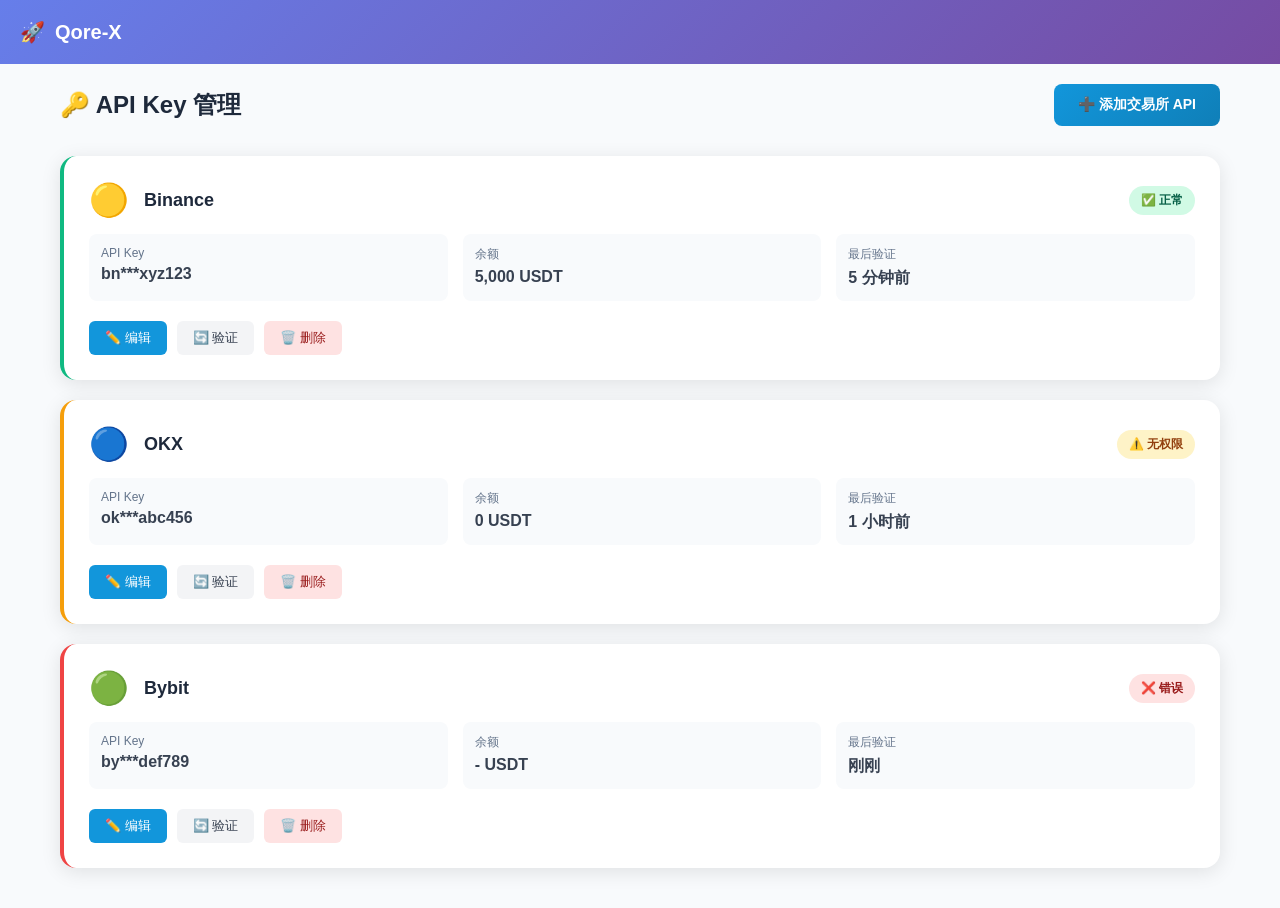
==== api-keys.html @ b4699bd2 "Qore-X 11 个页面原型 - 初始版本" ====
<!DOCTYPE html>
<html lang="zh-CN">
<head>
    <meta charset="UTF-8">
    <meta name="viewport" content="width=device-width, initial-scale=1.0">
    <title>Qore-X - API 管理</title>
    <style>
        * { margin: 0; padding: 0; box-sizing: border-box; }
        body { font-family: -apple-system, BlinkMacSystemFont, 'Segoe UI', 'Inter', 'Microsoft YaHei', sans-serif; background: #f8fafc; min-height: 100vh; }
        .header { background: linear-gradient(135deg, #667eea 0%, #764ba2 100%); padding: 20px; display: flex; justify-content: space-between; align-items: center; }
        .logo { display: flex; align-items: center; gap: 10px; color: white; font-size: 20px; font-weight: bold; }
        .container { max-width: 1200px; margin: 0 auto; padding: 20px; }
        .page-header { display: flex; justify-content: space-between; align-items: center; margin-bottom: 30px; }
        .page-title { font-size: 24px; font-weight: bold; color: #1e293b; }
        .add-btn { padding: 12px 24px; background: linear-gradient(135deg, #1296db 0%, #0f7fb8 100%); color: white; border: none; border-radius: 8px; font-size: 14px; font-weight: 600; cursor: pointer; transition: all 0.3s; }
        .add-btn:hover { transform: translateY(-2px); box-shadow: 0 10px 20px rgba(18, 150, 219, 0.3); }
        .api-card { background: white; border-radius: 16px; padding: 25px; margin-bottom: 20px; box-shadow: 0 4px 20px rgba(0,0,0,0.1); border-left: 4px solid #10b981; }
        .api-card.warning { border-left-color: #f59e0b; }
        .api-card.error { border-left-color: #ef4444; }
        .api-header { display: flex; justify-content: space-between; align-items: center; margin-bottom: 15px; }
        .api-info { display: flex; align-items: center; gap: 15px; }
        .api-icon { font-size: 32px; }
        .api-name { font-size: 18px; font-weight: bold; color: #1e293b; }
        .api-status { padding: 6px 12px; border-radius: 20px; font-size: 12px; font-weight: 600; }
        .api-status.active { background: #d1fae5; color: #065f46; }
        .api-status.warning { background: #fef3c7; color: #92400e; }
        .api-status.error { background: #fee2e2; color: #991b1b; }
        .api-details { display: grid; grid-template-columns: repeat(3, 1fr); gap: 15px; margin-bottom: 20px; }
        .detail-item { padding: 12px; background: #f8fafc; border-radius: 8px; }
        .detail-label { font-size: 12px; color: #64748b; margin-bottom: 5px; }
        .detail-value { font-size: 16px; font-weight: 600; color: #374151; }
        .api-actions { display: flex; gap: 10px; }
        .action-btn { padding: 8px 16px; border: none; border-radius: 6px; font-size: 13px; cursor: pointer; transition: all 0.3s; }
        .action-btn.primary { background: #1296db; color: white; }
        .action-btn.secondary { background: #f3f4f6; color: #374151; }
        .action-btn.danger { background: #fee2e2; color: #991b1b; }
    </style>
</head>
<body>
    <div class="header">
        <div class="logo"><span>🚀</span><span>Qore-X</span></div>
    </div>
    <div class="container">
        <div class="page-header">
            <div class="page-title">🔑 API Key 管理</div>
            <button class="add-btn" onclick="addApiKey()">➕ 添加交易所 API</button>
        </div>
        <div class="api-card">
            <div class="api-header">
                <div class="api-info">
                    <div class="api-icon">🟡</div>
                    <div class="api-name">Binance</div>
                </div>
                <div class="api-status active">✅ 正常</div>
            </div>
            <div class="api-details">
                <div class="detail-item"><div class="detail-label">API Key</div><div class="detail-value">bn***xyz123</div></div>
                <div class="detail-item"><div class="detail-label">余额</div><div class="detail-value">5,000 USDT</div></div>
                <div class="detail-item"><div class="detail-label">最后验证</div><div class="detail-value">5 分钟前</div></div>
            </div>
            <div class="api-actions">
                <button class="action-btn primary">✏️ 编辑</button>
                <button class="action-btn secondary">🔄 验证</button>
                <button class="action-btn danger">🗑️ 删除</button>
            </div>
        </div>
        <div class="api-card warning">
            <div class="api-header">
                <div class="api-info">
                    <div class="api-icon">🔵</div>
                    <div class="api-name">OKX</div>
                </div>
                <div class="api-status warning">⚠️ 无权限</div>
            </div>
            <div class="api-details">
                <div class="detail-item"><div class="detail-label">API Key</div><div class="detail-value">ok***abc456</div></div>
                <div class="detail-item"><div class="detail-label">余额</div><div class="detail-value">0 USDT</div></div>
                <div class="detail-item"><div class="detail-label">最后验证</div><div class="detail-value">1 小时前</div></div>
            </div>
            <div class="api-actions">
                <button class="action-btn primary">✏️ 编辑</button>
                <button class="action-btn secondary">🔄 验证</button>
                <button class="action-btn danger">🗑️ 删除</button>
            </div>
        </div>
        <div class="api-card error">
            <div class="api-header">
                <div class="api-info">
                    <div class="api-icon">🟢</div>
                    <div class="api-name">Bybit</div>
                </div>
                <div class="api-status error">❌ 错误</div>
            </div>
            <div class="api-details">
                <div class="detail-item"><div class="detail-label">API Key</div><div class="detail-value">by***def789</div></div>
                <div class="detail-item"><div class="detail-label">余额</div><div class="detail-value">- USDT</div></div>
                <div class="detail-item"><div class="detail-label">最后验证</div><div class="detail-value">刚刚</div></div>
            </div>
            <div class="api-actions">
                <button class="action-btn primary">✏️ 编辑</button>
                <button class="action-btn secondary">🔄 验证</button>
                <button class="action-btn danger">🗑️ 删除</button>
            </div>
        </div>
    </div>
    <script>
        function addApiKey() { alert('打开添加 API 对话框\n\n选择交易所 → 输入 API Key/Secret → 验证 → 保存'); }
    </script>
</body>
</html>
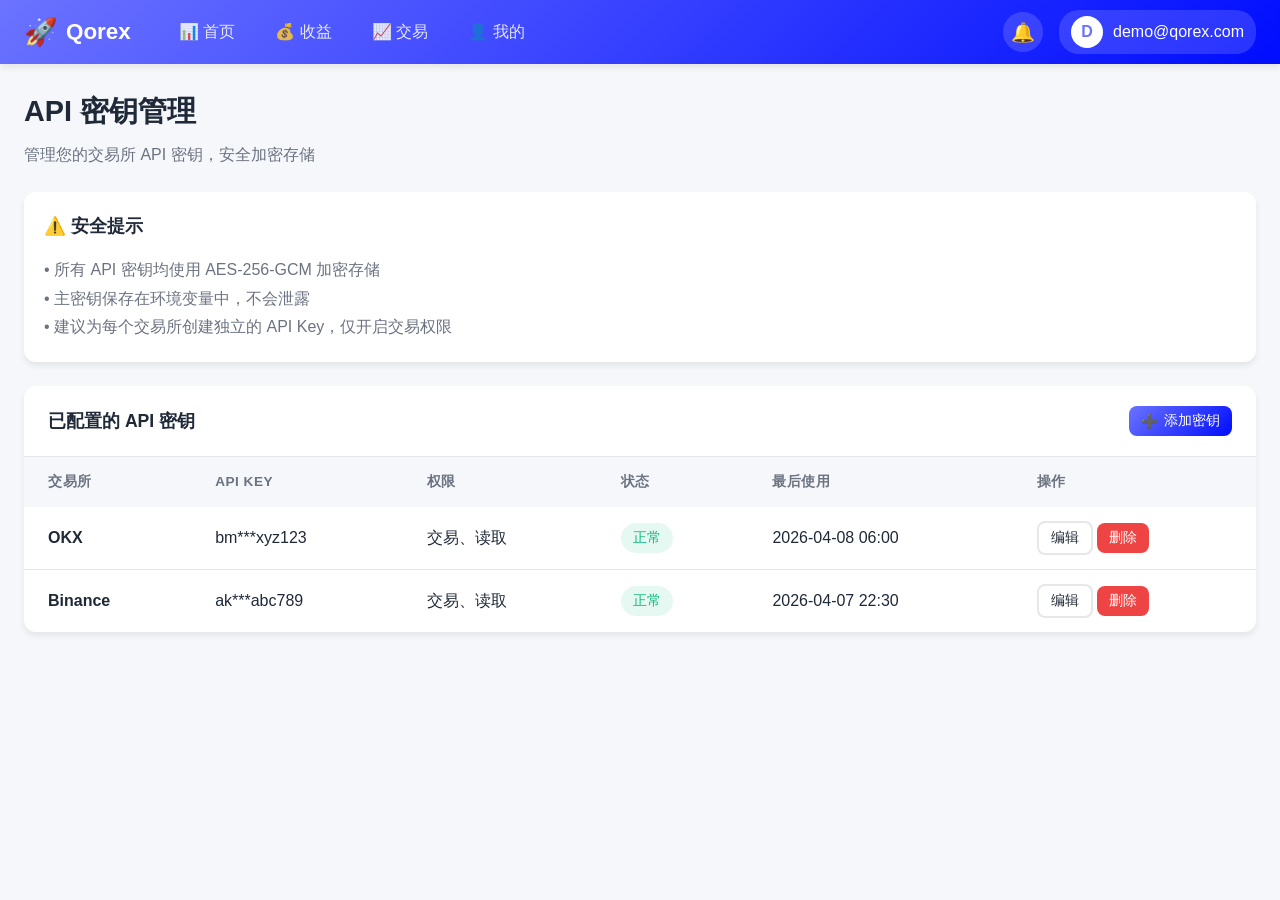
==== commit 5beb6588: "重构所有页面 - 采用专业量化交易平台 UI 架构" ====
--- a/api-keys.html
+++ b/api-keys.html
@@ -3,108 +3,95 @@
 <head>
     <meta charset="UTF-8">
     <meta name="viewport" content="width=device-width, initial-scale=1.0">
-    <title>Qore-X - API 管理</title>
-    <style>
-        * { margin: 0; padding: 0; box-sizing: border-box; }
-        body { font-family: -apple-system, BlinkMacSystemFont, 'Segoe UI', 'Inter', 'Microsoft YaHei', sans-serif; background: #f8fafc; min-height: 100vh; }
-        .header { background: linear-gradient(135deg, #667eea 0%, #764ba2 100%); padding: 20px; display: flex; justify-content: space-between; align-items: center; }
-        .logo { display: flex; align-items: center; gap: 10px; color: white; font-size: 20px; font-weight: bold; }
-        .container { max-width: 1200px; margin: 0 auto; padding: 20px; }
-        .page-header { display: flex; justify-content: space-between; align-items: center; margin-bottom: 30px; }
-        .page-title { font-size: 24px; font-weight: bold; color: #1e293b; }
-        .add-btn { padding: 12px 24px; background: linear-gradient(135deg, #1296db 0%, #0f7fb8 100%); color: white; border: none; border-radius: 8px; font-size: 14px; font-weight: 600; cursor: pointer; transition: all 0.3s; }
-        .add-btn:hover { transform: translateY(-2px); box-shadow: 0 10px 20px rgba(18, 150, 219, 0.3); }
-        .api-card { background: white; border-radius: 16px; padding: 25px; margin-bottom: 20px; box-shadow: 0 4px 20px rgba(0,0,0,0.1); border-left: 4px solid #10b981; }
-        .api-card.warning { border-left-color: #f59e0b; }
-        .api-card.error { border-left-color: #ef4444; }
-        .api-header { display: flex; justify-content: space-between; align-items: center; margin-bottom: 15px; }
-        .api-info { display: flex; align-items: center; gap: 15px; }
-        .api-icon { font-size: 32px; }
-        .api-name { font-size: 18px; font-weight: bold; color: #1e293b; }
-        .api-status { padding: 6px 12px; border-radius: 20px; font-size: 12px; font-weight: 600; }
-        .api-status.active { background: #d1fae5; color: #065f46; }
-        .api-status.warning { background: #fef3c7; color: #92400e; }
-        .api-status.error { background: #fee2e2; color: #991b1b; }
-        .api-details { display: grid; grid-template-columns: repeat(3, 1fr); gap: 15px; margin-bottom: 20px; }
-        .detail-item { padding: 12px; background: #f8fafc; border-radius: 8px; }
-        .detail-label { font-size: 12px; color: #64748b; margin-bottom: 5px; }
-        .detail-value { font-size: 16px; font-weight: 600; color: #374151; }
-        .api-actions { display: flex; gap: 10px; }
-        .action-btn { padding: 8px 16px; border: none; border-radius: 6px; font-size: 13px; cursor: pointer; transition: all 0.3s; }
-        .action-btn.primary { background: #1296db; color: white; }
-        .action-btn.secondary { background: #f3f4f6; color: #374151; }
-        .action-btn.danger { background: #fee2e2; color: #991b1b; }
-    </style>
+    <title>API 密钥 - Qorex</title>
+    <link rel="stylesheet" href="styles.css">
 </head>
 <body>
-    <div class="header">
-        <div class="logo"><span>🚀</span><span>Qore-X</span></div>
+    <div class="app-container">
+        <header class="app-header">
+            <div class="header-left">
+                <a href="dashboard.html" class="app-logo">
+                    <span class="logo-icon-sm">🚀</span>
+                    <span>Qorex</span>
+                </a>
+                <nav class="main-nav">
+                    <a href="dashboard.html" class="nav-item">📊 首页</a>
+                    <a href="bills.html" class="nav-item">💰 收益</a>
+                    <a href="trades.html" class="nav-item">📈 交易</a>
+                    <a href="profile.html" class="nav-item">👤 我的</a>
+                </nav>
+            </div>
+            <div class="header-right">
+                <button class="icon-btn">🔔</button>
+                <div class="user-menu">
+                    <div class="user-avatar">D</div>
+                    <span>demo@qorex.com</span>
+                </div>
+            </div>
+        </header>
+
+        <main class="app-main">
+            <div class="page-header">
+                <h1 class="page-title">API 密钥管理</h1>
+                <p class="page-subtitle">管理您的交易所 API 密钥，安全加密存储</p>
+            </div>
+
+            <div class="card" style="margin-bottom: 24px;">
+                <div class="card-header">
+                    <h3 class="card-title">⚠️ 安全提示</h3>
+                </div>
+                <div style="color: var(--text-gray); line-height: 1.8;">
+                    <p>• 所有 API 密钥均使用 AES-256-GCM 加密存储</p>
+                    <p>• 主密钥保存在环境变量中，不会泄露</p>
+                    <p>• 建议为每个交易所创建独立的 API Key，仅开启交易权限</p>
+                </div>
+            </div>
+
+            <div class="table-container">
+                <div class="table-header">
+                    <h3 class="table-title">已配置的 API 密钥</h3>
+                    <button class="btn btn-primary btn-sm">
+                        <span>➕</span> 添加密钥
+                    </button>
+                </div>
+                <table class="data-table">
+                    <thead>
+                        <tr>
+                            <th>交易所</th>
+                            <th>API Key</th>
+                            <th>权限</th>
+                            <th>状态</th>
+                            <th>最后使用</th>
+                            <th>操作</th>
+                        </tr>
+                    </thead>
+                    <tbody>
+                        <tr>
+                            <td><strong>OKX</strong></td>
+                            <td>bm***xyz123</td>
+                            <td>交易、读取</td>
+                            <td><span class="status-badge active">正常</span></td>
+                            <td>2026-04-08 06:00</td>
+                            <td>
+                                <button class="btn btn-sm btn-outline">编辑</button>
+                                <button class="btn btn-sm btn-danger">删除</button>
+                            </td>
+                        </tr>
+                        <tr>
+                            <td><strong>Binance</strong></td>
+                            <td>ak***abc789</td>
+                            <td>交易、读取</td>
+                            <td><span class="status-badge active">正常</span></td>
+                            <td>2026-04-07 22:30</td>
+                            <td>
+                                <button class="btn btn-sm btn-outline">编辑</button>
+                                <button class="btn btn-sm btn-danger">删除</button>
+                            </td>
+                        </tr>
+                    </tbody>
+                </table>
+            </div>
+        </main>
     </div>
-    <div class="container">
-        <div class="page-header">
-            <div class="page-title">🔑 API Key 管理</div>
-            <button class="add-btn" onclick="addApiKey()">➕ 添加交易所 API</button>
-        </div>
-        <div class="api-card">
-            <div class="api-header">
-                <div class="api-info">
-                    <div class="api-icon">🟡</div>
-                    <div class="api-name">Binance</div>
-                </div>
-                <div class="api-status active">✅ 正常</div>
-            </div>
-            <div class="api-details">
-                <div class="detail-item"><div class="detail-label">API Key</div><div class="detail-value">bn***xyz123</div></div>
-                <div class="detail-item"><div class="detail-label">余额</div><div class="detail-value">5,000 USDT</div></div>
-                <div class="detail-item"><div class="detail-label">最后验证</div><div class="detail-value">5 分钟前</div></div>
-            </div>
-            <div class="api-actions">
-                <button class="action-btn primary">✏️ 编辑</button>
-                <button class="action-btn secondary">🔄 验证</button>
-                <button class="action-btn danger">🗑️ 删除</button>
-            </div>
-        </div>
-        <div class="api-card warning">
-            <div class="api-header">
-                <div class="api-info">
-                    <div class="api-icon">🔵</div>
-                    <div class="api-name">OKX</div>
-                </div>
-                <div class="api-status warning">⚠️ 无权限</div>
-            </div>
-            <div class="api-details">
-                <div class="detail-item"><div class="detail-label">API Key</div><div class="detail-value">ok***abc456</div></div>
-                <div class="detail-item"><div class="detail-label">余额</div><div class="detail-value">0 USDT</div></div>
-                <div class="detail-item"><div class="detail-label">最后验证</div><div class="detail-value">1 小时前</div></div>
-            </div>
-            <div class="api-actions">
-                <button class="action-btn primary">✏️ 编辑</button>
-                <button class="action-btn secondary">🔄 验证</button>
-                <button class="action-btn danger">🗑️ 删除</button>
-            </div>
-        </div>
-        <div class="api-card error">
-            <div class="api-header">
-                <div class="api-info">
-                    <div class="api-icon">🟢</div>
-                    <div class="api-name">Bybit</div>
-                </div>
-                <div class="api-status error">❌ 错误</div>
-            </div>
-            <div class="api-details">
-                <div class="detail-item"><div class="detail-label">API Key</div><div class="detail-value">by***def789</div></div>
-                <div class="detail-item"><div class="detail-label">余额</div><div class="detail-value">- USDT</div></div>
-                <div class="detail-item"><div class="detail-label">最后验证</div><div class="detail-value">刚刚</div></div>
-            </div>
-            <div class="api-actions">
-                <button class="action-btn primary">✏️ 编辑</button>
-                <button class="action-btn secondary">🔄 验证</button>
-                <button class="action-btn danger">🗑️ 删除</button>
-            </div>
-        </div>
-    </div>
-    <script>
-        function addApiKey() { alert('打开添加 API 对话框\n\n选择交易所 → 输入 API Key/Secret → 验证 → 保存'); }
-    </script>
 </body>
 </html>
--- a/styles.css
+++ b/styles.css
@@ -0,0 +1,575 @@
+/* ===== 全局样式 ===== */
+* {
+    margin: 0;
+    padding: 0;
+    box-sizing: border-box;
+}
+
+:root {
+    --primary: #6B73FF;
+    --primary-dark: #000DFF;
+    --success: #10B981;
+    --danger: #EF4444;
+    --warning: #F59E0B;
+    --bg-light: #F5F7FA;
+    --text-dark: #1F2937;
+    --text-gray: #6B7280;
+    --border: #E5E7EB;
+    --shadow: 0 4px 6px rgba(0, 0, 0, 0.07);
+    --shadow-lg: 0 10px 25px rgba(0, 0, 0, 0.1);
+}
+
+body {
+    font-family: -apple-system, BlinkMacSystemFont, 'Segoe UI', Roboto, 'Helvetica Neue', Arial, sans-serif;
+    background: var(--bg-light);
+    color: var(--text-dark);
+    line-height: 1.6;
+}
+
+/* ===== 登录页面 ===== */
+.login-page {
+    background: linear-gradient(135deg, var(--primary) 0%, var(--primary-dark) 100%);
+    min-height: 100vh;
+    display: flex;
+    align-items: center;
+    justify-content: center;
+    padding: 20px;
+}
+
+.login-container {
+    width: 100%;
+    max-width: 420px;
+}
+
+.login-logo {
+    text-align: center;
+    color: white;
+    margin-bottom: 32px;
+}
+
+.logo-icon {
+    font-size: 3em;
+    margin-bottom: 8px;
+}
+
+.login-logo h1 {
+    font-size: 2.2em;
+    margin-bottom: 4px;
+}
+
+.login-logo p {
+    opacity: 0.9;
+    font-size: 0.95em;
+}
+
+.login-card {
+    background: white;
+    border-radius: 16px;
+    padding: 32px 28px;
+    box-shadow: var(--shadow-lg);
+}
+
+.login-card h2 {
+    font-size: 1.6em;
+    margin-bottom: 24px;
+    text-align: center;
+}
+
+.input-group {
+    margin-bottom: 20px;
+}
+
+.input-group label {
+    display: block;
+    color: var(--text-gray);
+    font-size: 0.9em;
+    margin-bottom: 8px;
+    font-weight: 500;
+}
+
+.input-group input {
+    width: 100%;
+    padding: 14px 16px;
+    border: 2px solid var(--border);
+    border-radius: 10px;
+    font-size: 1em;
+    transition: all 0.2s;
+}
+
+.input-group input:focus {
+    outline: none;
+    border-color: var(--primary);
+    box-shadow: 0 0 0 3px rgba(107, 115, 255, 0.1);
+}
+
+.login-options {
+    display: flex;
+    justify-content: space-between;
+    align-items: center;
+    margin-bottom: 24px;
+    font-size: 0.9em;
+}
+
+.checkbox-label {
+    display: flex;
+    align-items: center;
+    gap: 6px;
+    color: var(--text-gray);
+    cursor: pointer;
+}
+
+.login-options a {
+    color: var(--primary);
+    text-decoration: none;
+}
+
+.btn-primary {
+    background: linear-gradient(135deg, var(--primary) 0%, var(--primary-dark) 100%);
+    color: white;
+    border: none;
+    padding: 14px 24px;
+    border-radius: 10px;
+    font-size: 1em;
+    font-weight: 600;
+    cursor: pointer;
+    transition: all 0.2s;
+}
+
+.btn-primary:hover {
+    transform: translateY(-2px);
+    box-shadow: 0 6px 20px rgba(107, 115, 255, 0.4);
+}
+
+.btn-block {
+    width: 100%;
+}
+
+.login-footer {
+    text-align: center;
+    margin-top: 24px;
+    padding-top: 24px;
+    border-top: 1px solid var(--border);
+    color: var(--text-gray);
+}
+
+.login-footer a {
+    color: var(--primary);
+    text-decoration: none;
+    font-weight: 600;
+}
+
+.login-features {
+    display: flex;
+    justify-content: center;
+    gap: 32px;
+    margin-top: 40px;
+    color: white;
+}
+
+.feature {
+    display: flex;
+    flex-direction: column;
+    align-items: center;
+    gap: 8px;
+}
+
+.feature-icon {
+    font-size: 1.8em;
+}
+
+/* ===== 通用布局 ===== */
+.app-container {
+    min-height: 100vh;
+}
+
+.app-header {
+    background: linear-gradient(135deg, var(--primary) 0%, var(--primary-dark) 100%);
+    color: white;
+    padding: 0 24px;
+    height: 64px;
+    display: flex;
+    align-items: center;
+    justify-content: space-between;
+    position: sticky;
+    top: 0;
+    z-index: 100;
+    box-shadow: var(--shadow);
+}
+
+.header-left {
+    display: flex;
+    align-items: center;
+    gap: 32px;
+}
+
+.app-logo {
+    display: flex;
+    align-items: center;
+    gap: 8px;
+    font-size: 1.4em;
+    font-weight: 700;
+    text-decoration: none;
+    color: white;
+}
+
+.logo-icon-sm {
+    font-size: 1.2em;
+}
+
+.main-nav {
+    display: flex;
+    gap: 8px;
+}
+
+.nav-item {
+    display: flex;
+    align-items: center;
+    gap: 6px;
+    padding: 8px 16px;
+    border-radius: 8px;
+    text-decoration: none;
+    color: rgba(255, 255, 255, 0.85);
+    font-weight: 500;
+    transition: all 0.2s;
+}
+
+.nav-item:hover,
+.nav-item.active {
+    background: rgba(255, 255, 255, 0.15);
+    color: white;
+}
+
+.header-right {
+    display: flex;
+    align-items: center;
+    gap: 16px;
+}
+
+.icon-btn {
+    width: 40px;
+    height: 40px;
+    border-radius: 50%;
+    background: rgba(255, 255, 255, 0.15);
+    border: none;
+    color: white;
+    font-size: 1.2em;
+    cursor: pointer;
+    transition: all 0.2s;
+    display: flex;
+    align-items: center;
+    justify-content: center;
+}
+
+.icon-btn:hover {
+    background: rgba(255, 255, 255, 0.25);
+}
+
+.user-menu {
+    display: flex;
+    align-items: center;
+    gap: 10px;
+    padding: 6px 12px;
+    background: rgba(255, 255, 255, 0.15);
+    border-radius: 20px;
+    cursor: pointer;
+    transition: all 0.2s;
+}
+
+.user-menu:hover {
+    background: rgba(255, 255, 255, 0.25);
+}
+
+.user-avatar {
+    width: 32px;
+    height: 32px;
+    border-radius: 50%;
+    background: white;
+    color: var(--primary);
+    display: flex;
+    align-items: center;
+    justify-content: center;
+    font-weight: 600;
+}
+
+.app-main {
+    padding: 24px;
+    max-width: 1400px;
+    margin: 0 auto;
+}
+
+.page-header {
+    margin-bottom: 24px;
+}
+
+.page-title {
+    font-size: 1.8em;
+    margin-bottom: 8px;
+}
+
+.page-subtitle {
+    color: var(--text-gray);
+}
+
+/* ===== 卡片 ===== */
+.card {
+    background: white;
+    border-radius: 12px;
+    padding: 20px;
+    box-shadow: var(--shadow);
+}
+
+.card-header {
+    display: flex;
+    justify-content: space-between;
+    align-items: center;
+    margin-bottom: 16px;
+}
+
+.card-title {
+    font-size: 1.1em;
+    font-weight: 600;
+}
+
+/* ===== 指标卡片网格 ===== */
+.metrics-grid {
+    display: grid;
+    grid-template-columns: repeat(auto-fit, minmax(240px, 1fr));
+    gap: 20px;
+    margin-bottom: 24px;
+}
+
+.metric-card {
+    background: white;
+    border-radius: 12px;
+    padding: 24px;
+    box-shadow: var(--shadow);
+    transition: all 0.2s;
+}
+
+.metric-card:hover {
+    transform: translateY(-4px);
+    box-shadow: var(--shadow-lg);
+}
+
+.metric-header {
+    display: flex;
+    justify-content: space-between;
+    align-items: center;
+    margin-bottom: 12px;
+    color: var(--text-gray);
+    font-size: 0.9em;
+}
+
+.metric-icon {
+    font-size: 1.4em;
+}
+
+.metric-value {
+    font-size: 2em;
+    font-weight: 700;
+    margin-bottom: 8px;
+}
+
+.metric-change {
+    display: flex;
+    align-items: center;
+    gap: 4px;
+    font-size: 0.9em;
+    font-weight: 500;
+}
+
+.metric-change.positive {
+    color: var(--success);
+}
+
+.metric-change.negative {
+    color: var(--danger);
+}
+
+.metric-change.neutral {
+    color: var(--text-gray);
+}
+
+/* ===== 表格 ===== */
+.table-container {
+    background: white;
+    border-radius: 12px;
+    box-shadow: var(--shadow);
+    overflow: hidden;
+}
+
+.table-header {
+    display: flex;
+    justify-content: space-between;
+    align-items: center;
+    padding: 20px 24px;
+    border-bottom: 1px solid var(--border);
+}
+
+.table-title {
+    font-size: 1.1em;
+    font-weight: 600;
+}
+
+.data-table {
+    width: 100%;
+    border-collapse: collapse;
+}
+
+.data-table th,
+.data-table td {
+    padding: 14px 24px;
+    text-align: left;
+}
+
+.data-table th {
+    background: var(--bg-light);
+    font-weight: 600;
+    color: var(--text-gray);
+    font-size: 0.85em;
+    text-transform: uppercase;
+    letter-spacing: 0.5px;
+}
+
+.data-table tr {
+    border-bottom: 1px solid var(--border);
+}
+
+.data-table tr:last-child {
+    border-bottom: none;
+}
+
+.data-table tr:hover {
+    background: var(--bg-light);
+}
+
+.status-badge {
+    display: inline-block;
+    padding: 4px 12px;
+    border-radius: 20px;
+    font-size: 0.85em;
+    font-weight: 500;
+}
+
+.status-badge.active {
+    background: rgba(16, 185, 129, 0.1);
+    color: var(--success);
+}
+
+.status-badge.paused {
+    background: rgba(245, 158, 11, 0.1);
+    color: var(--warning);
+}
+
+.status-badge.inactive {
+    background: rgba(107, 114, 128, 0.1);
+    color: var(--text-gray);
+}
+
+/* ===== 按钮 ===== */
+.btn {
+    display: inline-flex;
+    align-items: center;
+    gap: 6px;
+    padding: 10px 20px;
+    border-radius: 8px;
+    font-weight: 500;
+    cursor: pointer;
+    transition: all 0.2s;
+    border: none;
+    font-size: 0.95em;
+}
+
+.btn-sm {
+    padding: 6px 12px;
+    font-size: 0.85em;
+}
+
+.btn-icon {
+    width: 36px;
+    height: 36px;
+    padding: 0;
+    display: flex;
+    align-items: center;
+    justify-content: center;
+    border-radius: 8px;
+    background: var(--bg-light);
+    border: none;
+    cursor: pointer;
+    transition: all 0.2s;
+}
+
+.btn-icon:hover {
+    background: var(--border);
+}
+
+.btn-success {
+    background: var(--success);
+    color: white;
+}
+
+.btn-danger {
+    background: var(--danger);
+    color: white;
+}
+
+.btn-outline {
+    background: transparent;
+    border: 2px solid var(--border);
+    color: var(--text-dark);
+}
+
+.btn-outline:hover {
+    border-color: var(--primary);
+    color: var(--primary);
+}
+
+/* ===== 表单 ===== */
+.form-group {
+    margin-bottom: 20px;
+}
+
+.form-group label {
+    display: block;
+    margin-bottom: 8px;
+    font-weight: 500;
+    color: var(--text-dark);
+}
+
+.form-control {
+    width: 100%;
+    padding: 12px 16px;
+    border: 2px solid var(--border);
+    border-radius: 8px;
+    font-size: 1em;
+    transition: all 0.2s;
+}
+
+.form-control:focus {
+    outline: none;
+    border-color: var(--primary);
+    box-shadow: 0 0 0 3px rgba(107, 115, 255, 0.1);
+}
+
+/* ===== 响应式 ===== */
+@media (max-width: 768px) {
+    .app-header {
+        padding: 0 16px;
+    }
+    
+    .main-nav {
+        display: none;
+    }
+    
+    .app-main {
+        padding: 16px;
+    }
+    
+    .metrics-grid {
+        grid-template-columns: 1fr;
+    }
+    
+    .login-features {
+        display: none;
+    }
+}
